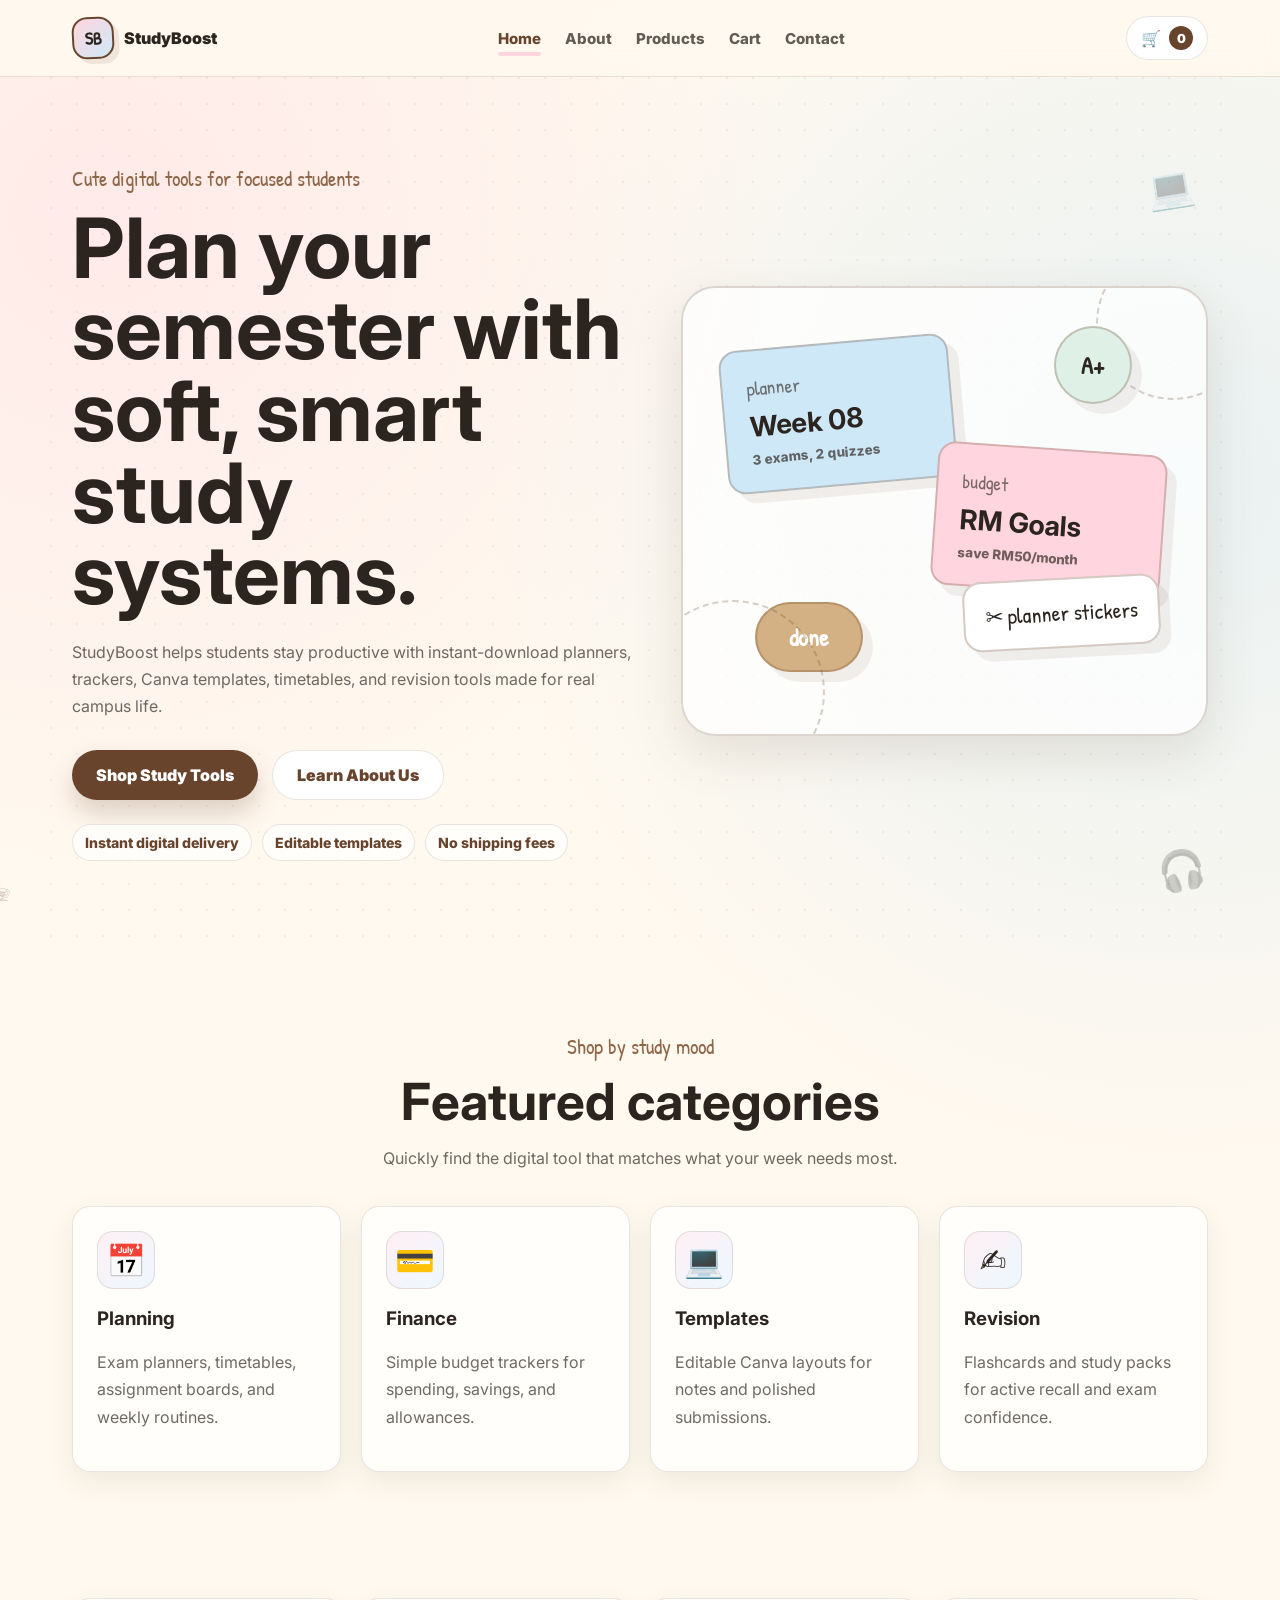
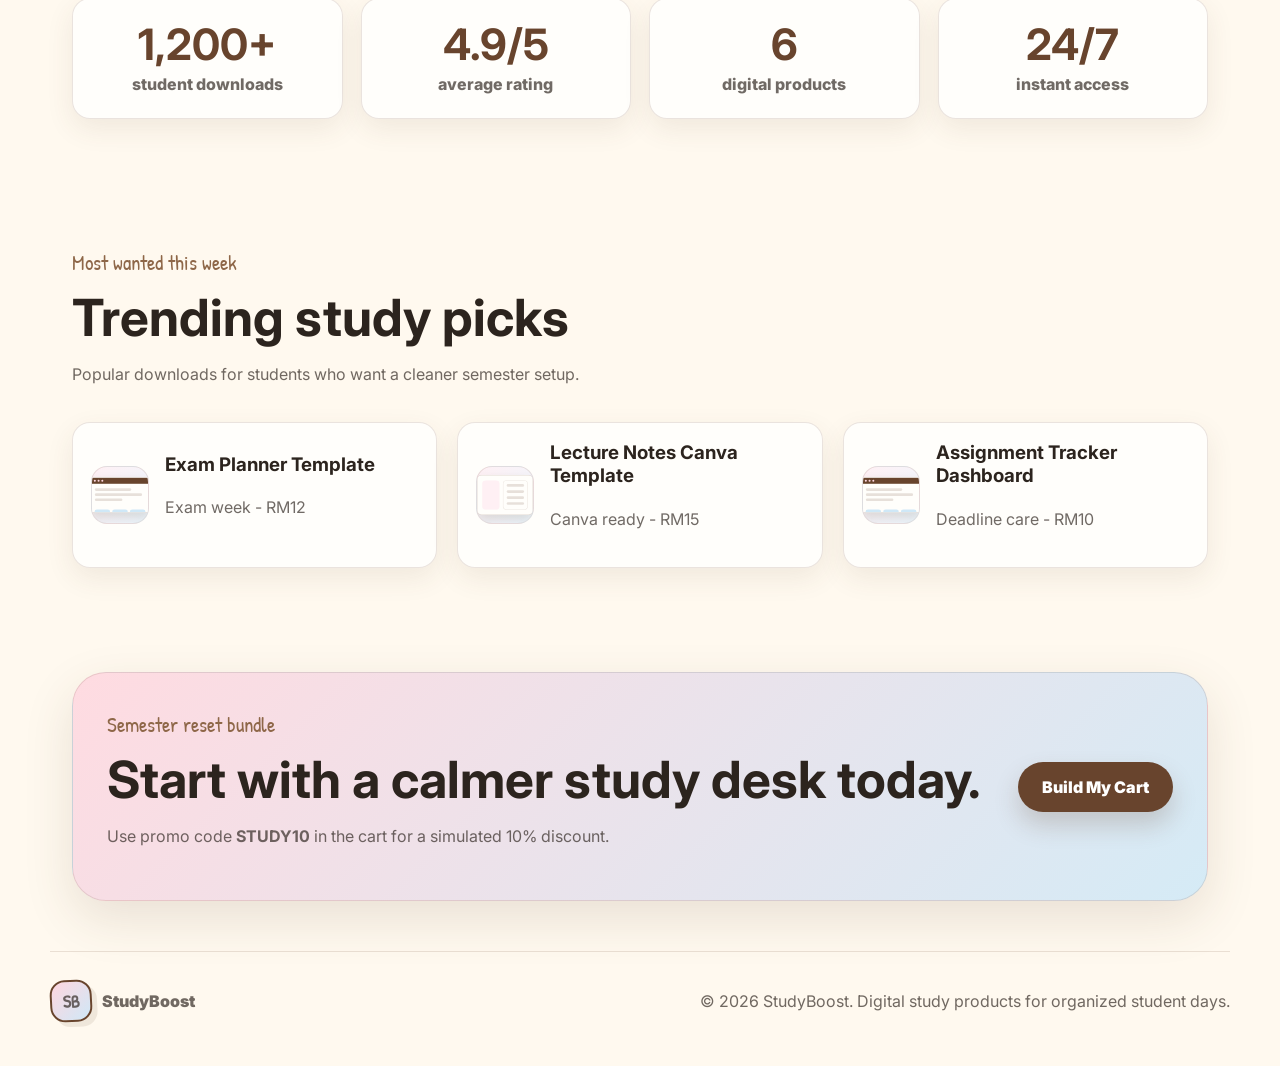
==== index.html @ 1bf6d68b "UPDATED" ====
<!DOCTYPE html>
<html lang="en">
  <head>
    <meta charset="UTF-8" />
    <meta name="viewport" content="width=device-width, initial-scale=1.0" />
    <title>StudyBoost | Student Digital Product Store</title>
    <meta name="description" content="StudyBoost sells digital planners, trackers, templates, and study tools for students." />
    <link rel="preconnect" href="https://fonts.googleapis.com" />
    <link rel="preconnect" href="https://fonts.gstatic.com" crossorigin />
    <link href="https://fonts.googleapis.com/css2?family=Inter:wght@400;500;600;700;800;900&family=Patrick+Hand&display=swap" rel="stylesheet" />
    <link rel="stylesheet" href="css/global.css" />
    <link rel="stylesheet" href="css/home.css" />
    <link rel="stylesheet" href="css/products.css" />
    <link rel="stylesheet" href="css/responsive.css" />
  </head>
  <body>
    <!-- Navigation Bar Start -->
    <header class="site-header">
      <nav class="nav" aria-label="Primary navigation">
        <a class="logo" href="index.html" aria-label="StudyBoost home">
          <span class="logo-mark">SB</span>
          <span class="logo-text">StudyBoost</span>
        </a>

        <button class="menu-toggle" type="button" aria-label="Open navigation menu" aria-expanded="false">
          <span></span>
          <span></span>
          <span></span>
        </button>

        <div class="nav-links" id="navLinks">
          <a href="index.html" class="active">Home</a>
          <a href="about.html">About</a>
          <a href="products.html">Products</a>
          <a href="cart.html">Cart</a>
          <a href="contact.html">Contact</a>
        </div>

        <a class="cart-button" href="cart.html" aria-label="View cart">
          <span aria-hidden="true">&#128722;</span>
          <span class="cart-count" data-cart-count>0</span>
        </a>
      </nav>
    </header>
    <!-- Navigation Bar End -->

    <main>
      <!-- Hero Section Start -->
      <section class="hero section-band reveal">
        <span class="doodle doodle-laptop" aria-hidden="true">&#128187;</span>
        <span class="doodle doodle-pen" aria-hidden="true">&#9998;</span>
        <span class="doodle doodle-coffee" aria-hidden="true">&#9749;</span>
        <span class="doodle doodle-headphones" aria-hidden="true">&#127911;</span>

        <div class="hero-content">
          <p class="eyebrow">Cute digital tools for focused students</p>
          <h1>Plan your semester with soft, smart study systems.</h1>
          <p>
            StudyBoost helps students stay productive with instant-download planners,
            trackers, Canva templates, timetables, and revision tools made for real campus life.
          </p>
          <div class="hero-actions">
            <a class="button primary" href="products.html">Shop Study Tools</a>
            <a class="button secondary" href="about.html">Learn About Us</a>
          </div>
          <div class="hero-trust" aria-label="Store highlights">
            <span>Instant digital delivery</span>
            <span>Editable templates</span>
            <span>No shipping fees</span>
          </div>
        </div>

        <div class="hero-board" aria-label="Decorative stationery board">
          <div class="paper-note note-blue">
            <span>planner</span>
            <strong>Week 08</strong>
            <small>3 exams, 2 quizzes</small>
          </div>
          <div class="paper-note note-pink">
            <span>budget</span>
            <strong>RM Goals</strong>
            <small>save RM50/month</small>
          </div>
          <div class="sticker sticker-one">A+</div>
          <div class="sticker sticker-two">done</div>
          <div class="doodle-card">&#9986; planner stickers</div>
        </div>
      </section>
      <!-- Hero Section End -->

      <!-- Featured Categories Section Start -->
      <section class="section-wrap reveal">
        <div class="section-heading centered">
          <p class="eyebrow">Shop by study mood</p>
          <h2>Featured categories</h2>
          <p>Quickly find the digital tool that matches what your week needs most.</p>
        </div>
        <div class="category-grid">
          <article class="category-card">
            <span>&#128197;</span>
            <h3>Planning</h3>
            <p>Exam planners, timetables, assignment boards, and weekly routines.</p>
          </article>
          <article class="category-card">
            <span>&#128179;</span>
            <h3>Finance</h3>
            <p>Simple budget trackers for spending, savings, and allowances.</p>
          </article>
          <article class="category-card">
            <span>&#128187;</span>
            <h3>Templates</h3>
            <p>Editable Canva layouts for notes and polished submissions.</p>
          </article>
          <article class="category-card">
            <span>&#9997;</span>
            <h3>Revision</h3>
            <p>Flashcards and study packs for active recall and exam confidence.</p>
          </article>
        </div>
      </section>
      <!-- Featured Categories Section End -->

      <!-- Productivity Statistics Section Start -->
      <section class="stats section-band reveal" aria-label="StudyBoost statistics">
        <div class="stat-card">
          <strong>1,200+</strong>
          <span>student downloads</span>
        </div>
        <div class="stat-card">
          <strong>4.9/5</strong>
          <span>average rating</span>
        </div>
        <div class="stat-card">
          <strong>6</strong>
          <span>digital products</span>
        </div>
        <div class="stat-card">
          <strong>24/7</strong>
          <span>instant access</span>
        </div>
      </section>
      <!-- Productivity Statistics Section End -->

      <!-- Trending Products Section Start -->
      <section class="section-wrap reveal">
        <div class="section-heading">
          <p class="eyebrow">Most wanted this week</p>
          <h2>Trending study picks</h2>
          <p>Popular downloads for students who want a cleaner semester setup.</p>
        </div>
        <div class="trending-grid" id="trendingGrid"></div>
      </section>
      <!-- Trending Products Section End -->

      <!-- CTA Section Start -->
      <section class="cta-band reveal">
        <div>
          <p class="eyebrow">Semester reset bundle</p>
          <h2>Start with a calmer study desk today.</h2>
          <p>Use promo code <strong>STUDY10</strong> in the cart for a simulated 10% discount.</p>
        </div>
        <a class="button primary" href="products.html">Build My Cart</a>
      </section>
      <!-- CTA Section End -->
    </main>

    <!-- Footer Start -->
    <footer class="footer">
      <div class="footer-inner">
        <a class="logo" href="index.html">
          <span class="logo-mark">SB</span>
          <span class="logo-text">StudyBoost</span>
        </a>
        <p>&copy; 2026 StudyBoost. Digital study products for organized student days.</p>
      </div>
    </footer>
    <!-- Footer End -->

    <script src="js/cart.js" defer></script>
    <script src="js/main.js" defer></script>
    <script src="js/products.js" defer></script>
    <script src="js/animations.js" defer></script>
  </body>
</html>
---- css/global.css ----
:root {
  /* Brand Color Palette */
  --cream: #fff9ef;
  --paper: #fffefb;
  --beige: #f2dfc4;
  --sand: #d4b184;
  --brown: #68442d;
  --brown-2: #8e6748;
  --ink: #2c241e;
  --muted: rgba(44, 36, 30, 0.68);
  --pink: #ffd6df;
  --pink-2: #fff0f4;
  --blue: #cfe8f7;
  --blue-2: #edf8ff;
  --mint: #dff1e6;
  --gold: #c98d2b;
  --white: #ffffff;
  --shadow: 0 18px 50px rgba(87, 61, 39, 0.13);
  --shadow-soft: 0 10px 28px rgba(87, 61, 39, 0.09);
  --border: 1px solid rgba(104, 68, 45, 0.14);
  --radius: 18px;
}

/* Global Reset */
* {
  box-sizing: border-box;
}

html {
  scroll-behavior: smooth;
}

body {
  margin: 0;
  background:
    radial-gradient(circle at 8% 8%, rgba(255, 214, 223, 0.42), transparent 25%),
    radial-gradient(circle at 92% 18%, rgba(207, 232, 247, 0.45), transparent 28%),
    var(--cream);
  color: var(--ink);
  font-family: "Inter", system-ui, -apple-system, BlinkMacSystemFont, "Segoe UI", sans-serif;
  overflow-x: hidden;
}

a {
  color: inherit;
  text-decoration: none;
}

button,
input,
textarea,
select {
  font: inherit;
}

button:disabled,
.disabled {
  cursor: not-allowed;
  opacity: 0.55;
  pointer-events: none;
}

/* Reusable Layout Helpers */
.section-band,
.section-wrap {
  margin: 0 auto;
  max-width: 1180px;
  padding: 84px 22px;
}

.section-heading {
  margin-bottom: 34px;
  max-width: 710px;
}

.section-heading.centered {
  margin-left: auto;
  margin-right: auto;
  text-align: center;
}

.page-hero {
  min-height: 360px;
  padding-bottom: 58px;
  padding-top: 86px;
  position: relative;
}

.page-hero::before {
  background-image: radial-gradient(circle at 1px 1px, rgba(104, 68, 45, 0.16) 1px, transparent 0);
  background-size: 26px 26px;
  content: "";
  inset: 0;
  opacity: 0.45;
  pointer-events: none;
  position: absolute;
}

.page-hero > * {
  position: relative;
  z-index: 1;
}

/* Typography */
.eyebrow {
  color: var(--brown-2);
  font-family: "Patrick Hand", cursive;
  font-size: 1.32rem;
  letter-spacing: 0;
  margin: 0 0 10px;
}

h1,
h2,
h3,
p {
  margin-top: 0;
}

h1 {
  font-size: clamp(2.45rem, 7vw, 5.2rem);
  letter-spacing: 0;
  line-height: 0.98;
  margin-bottom: 24px;
  max-width: 820px;
}

h2 {
  font-size: clamp(2rem, 4vw, 3.35rem);
  letter-spacing: 0;
  line-height: 1.02;
  margin-bottom: 18px;
}

h3 {
  letter-spacing: 0;
}

p {
  color: var(--muted);
  line-height: 1.7;
}

/* Navbar Styling */
.site-header {
  position: sticky;
  top: 0;
  z-index: 50;
  background: rgba(255, 249, 239, 0.9);
  border-bottom: var(--border);
  backdrop-filter: blur(18px);
}

.nav {
  align-items: center;
  display: grid;
  gap: 18px;
  grid-template-columns: auto 1fr auto;
  margin: 0 auto;
  max-width: 1180px;
  min-height: 76px;
  padding: 0 22px;
}

.logo {
  align-items: center;
  display: inline-flex;
  font-weight: 900;
  gap: 10px;
}

.logo-mark {
  align-items: center;
  background: linear-gradient(135deg, var(--pink), var(--blue));
  border: 2px solid var(--brown);
  border-radius: 15px;
  box-shadow: 5px 5px 0 rgba(104, 68, 45, 0.1);
  display: inline-flex;
  font-family: "Patrick Hand", cursive;
  font-size: 1.1rem;
  height: 42px;
  justify-content: center;
  transform: rotate(-3deg);
  width: 42px;
}

.nav-links {
  display: flex;
  gap: 24px;
  justify-content: center;
}

.nav-links a {
  color: rgba(44, 36, 30, 0.74);
  font-size: 0.94rem;
  font-weight: 800;
  position: relative;
}

.nav-links a.active,
.nav-links a:hover {
  color: var(--brown);
}

.nav-links a::after {
  background: var(--pink);
  border-radius: 999px;
  bottom: -8px;
  content: "";
  height: 4px;
  left: 0;
  position: absolute;
  transform: scaleX(0);
  transform-origin: left;
  transition: transform 0.2s ease;
  width: 100%;
}

.nav-links a.active::after,
.nav-links a:hover::after {
  transform: scaleX(1);
}

.cart-button,
.menu-toggle,
.icon-button {
  align-items: center;
  background: var(--white);
  border: var(--border);
  color: var(--brown);
  cursor: pointer;
  display: inline-flex;
  justify-content: center;
  transition: transform 0.2s ease, box-shadow 0.2s ease;
}

.cart-button {
  border-radius: 999px;
  gap: 8px;
  min-height: 44px;
  min-width: 78px;
  padding: 0 14px;
}

.cart-button:hover,
.icon-button:hover {
  box-shadow: var(--shadow-soft);
  transform: translateY(-2px);
}

.cart-count {
  align-items: center;
  background: var(--brown);
  border-radius: 999px;
  color: var(--white);
  display: inline-flex;
  font-size: 0.78rem;
  font-weight: 900;
  height: 24px;
  justify-content: center;
  min-width: 24px;
}

.menu-toggle {
  border-radius: 999px;
  display: none;
  flex-direction: column;
  gap: 4px;
  height: 42px;
  width: 42px;
}

.menu-toggle span {
  background: var(--brown);
  border-radius: 999px;
  display: block;
  height: 2px;
  width: 18px;
}

/* Button Styling */
.button {
  align-items: center;
  border: 0;
  border-radius: 999px;
  cursor: pointer;
  display: inline-flex;
  font-weight: 900;
  justify-content: center;
  min-height: 50px;
  padding: 0 24px;
  transition: transform 0.2s ease, box-shadow 0.2s ease, background 0.2s ease;
}

.button:hover {
  transform: translateY(-2px);
}

.button.primary {
  background: var(--brown);
  color: var(--white);
  box-shadow: 0 13px 24px rgba(104, 68, 45, 0.22);
}

.button.secondary {
  background: var(--white);
  border: var(--border);
  color: var(--brown);
}

.button.full {
  width: 100%;
}

/* Empty State Box */
.empty-state {
  background: rgba(255, 255, 255, 0.76);
  border: var(--border);
  border-radius: var(--radius);
  grid-column: 1 / -1;
  padding: 32px;
  text-align: center;
}

/* Form Styling */
input,
textarea,
select {
  background: var(--white);
  border: var(--border);
  border-radius: 16px;
  color: var(--ink);
  outline: 0;
  padding: 14px 16px;
  width: 100%;
}

input:focus,
textarea:focus,
select:focus {
  border-color: var(--brown);
  box-shadow: 0 0 0 4px rgba(207, 232, 247, 0.7);
}

/* Footer Styling */
.footer {
  color: rgba(44, 36, 30, 0.68);
  padding: 30px 22px 44px;
}

.footer-inner {
  align-items: center;
  border-top: var(--border);
  display: flex;
  gap: 18px;
  justify-content: space-between;
  margin: 0 auto;
  max-width: 1180px;
  padding-top: 28px;
}

.footer p {
  margin-bottom: 0;
}

/* Scroll Animation Classes */
.reveal {
  opacity: 0;
  transform: translateY(24px);
  transition: opacity 0.65s ease, transform 0.65s ease;
}

.reveal.visible {
  opacity: 1;
  transform: translateY(0);
}

@media (prefers-reduced-motion: reduce) {
  *,
  *::before,
  *::after {
    animation-duration: 0.01ms !important;
    scroll-behavior: auto !important;
    transition-duration: 0.01ms !important;
  }
}
---- css/home.css ----
/* Hero Section */
.hero {
  align-items: center;
  display: grid;
  gap: 50px;
  grid-template-columns: minmax(0, 1.03fr) minmax(320px, 0.97fr);
  min-height: calc(100vh - 76px);
  position: relative;
}

.hero::before {
  background-image: radial-gradient(circle at 1px 1px, rgba(104, 68, 45, 0.18) 1px, transparent 0);
  background-size: 26px 26px;
  content: "";
  inset: 0;
  opacity: 0.42;
  pointer-events: none;
  position: absolute;
}

.hero-content,
.hero-board {
  position: relative;
  z-index: 1;
}

.hero-actions,
.hero-trust {
  display: flex;
  flex-wrap: wrap;
  gap: 14px;
  margin-top: 30px;
}

.hero-trust {
  gap: 10px;
  margin-top: 24px;
}

.hero-trust span {
  background: rgba(255, 255, 255, 0.72);
  border: var(--border);
  border-radius: 999px;
  color: var(--brown);
  font-size: 0.88rem;
  font-weight: 800;
  padding: 9px 12px;
}

/* Doodle Decorations
   Doodles are placed only around safe hero edges so they never cover headings,
   descriptions, product names, prices, or buttons. */
.doodle {
  animation: floatDoodle 5s ease-in-out infinite;
  color: var(--brown);
  font-size: clamp(1.8rem, 3vw, 3.25rem);
  opacity: 0.32;
  pointer-events: none;
  position: absolute;
  z-index: 0;
}

.doodle-laptop { right: 3%; top: 10%; transform: rotate(-9deg); }
/* This doodle was removed from the hero because the center area is reserved for readable content. */
.doodle-pen { display: none; }
.doodle-coffee { bottom: 4%; left: -6%; transform: rotate(10deg); }
.doodle-headphones { bottom: 6%; right: 2%; transform: rotate(-12deg); }

/* Hero Board Styling */
.hero-board {
  background: rgba(255, 255, 255, 0.72);
  border: 2px solid rgba(104, 68, 45, 0.22);
  border-radius: 34px;
  box-shadow: var(--shadow);
  min-height: 450px;
  overflow: hidden;
  padding: 30px;
}

.hero-board::before,
.hero-board::after {
  border: 2px dashed rgba(104, 68, 45, 0.25);
  border-radius: 50%;
  content: "";
  position: absolute;
}

.hero-board::before {
  height: 150px;
  right: -44px;
  top: -42px;
  width: 150px;
}

.hero-board::after {
  bottom: -50px;
  height: 180px;
  left: -42px;
  width: 180px;
}

.paper-note,
.doodle-card,
.sticker {
  border: 2px solid rgba(104, 68, 45, 0.28);
  box-shadow: 10px 10px 0 rgba(104, 68, 45, 0.08);
  position: absolute;
}

.paper-note {
  border-radius: 18px;
  display: grid;
  gap: 8px;
  padding: 24px;
  width: min(230px, 42vw);
}

.paper-note span {
  color: rgba(44, 36, 30, 0.62);
  font-family: "Patrick Hand", cursive;
  font-size: 1.2rem;
}

.paper-note strong {
  font-size: 1.72rem;
}

.paper-note small {
  color: var(--muted);
  font-weight: 800;
}

.note-blue { background: var(--blue); left: 40px; top: 54px; transform: rotate(-5deg); }
.note-pink { background: var(--pink); right: 42px; top: 160px; transform: rotate(4deg); }

.sticker {
  align-items: center;
  border-radius: 999px;
  display: flex;
  font-family: "Patrick Hand", cursive;
  font-size: 1.5rem;
  font-weight: 700;
  justify-content: center;
}

.sticker-one { background: var(--mint); height: 78px; right: 74px; top: 38px; width: 78px; }
.sticker-two { background: var(--sand); bottom: 62px; color: var(--white); height: 70px; left: 72px; width: 108px; }

.doodle-card {
  background: var(--white);
  border-radius: 18px;
  bottom: 86px;
  font-family: "Patrick Hand", cursive;
  font-size: 1.35rem;
  padding: 18px 20px;
  right: 46px;
  transform: rotate(-3deg);
}

/* Featured Categories */
.category-grid {
  display: grid;
  gap: 20px;
  grid-template-columns: repeat(4, minmax(0, 1fr));
}

.category-card,
.stat-card,
.review-card,
.delivery-note,
.why-grid article {
  background: rgba(255, 255, 255, 0.76);
  border: var(--border);
  border-radius: var(--radius);
  box-shadow: var(--shadow-soft);
}

.category-card {
  min-height: 220px;
  padding: 24px;
  transition: transform 0.22s ease, box-shadow 0.22s ease;
}

.category-card:hover,
.review-card:hover {
  box-shadow: var(--shadow);
  transform: translateY(-6px);
}

.category-card span {
  align-items: center;
  background: linear-gradient(135deg, var(--pink-2), var(--blue-2));
  border: var(--border);
  border-radius: 16px;
  display: inline-flex;
  font-size: 2rem;
  height: 58px;
  justify-content: center;
  margin-bottom: 18px;
  width: 58px;
}

/* Statistics Cards */
.stats {
  display: grid;
  gap: 18px;
  grid-template-columns: repeat(4, minmax(0, 1fr));
  padding-bottom: 42px;
  padding-top: 42px;
}

.stat-card {
  padding: 24px;
  text-align: center;
}

.stat-card strong {
  color: var(--brown);
  display: block;
  font-size: clamp(1.8rem, 4vw, 2.7rem);
  line-height: 1;
  margin-bottom: 8px;
}

.stat-card span {
  color: var(--muted);
  font-weight: 800;
}

/* About, Reviews, Contact and CTA */
.why,
.contact {
  background: rgba(242, 223, 196, 0.44);
  border: var(--border);
  border-radius: 34px;
  display: grid;
  gap: 38px;
  grid-template-columns: minmax(0, 0.9fr) minmax(280px, 1.1fr);
  margin-bottom: 36px;
  margin-top: 36px;
  position: relative;
}

.why-grid,
.contact-form {
  display: grid;
  gap: 14px;
  position: relative;
  z-index: 1;
}

.why-grid article,
.review-card {
  padding: 24px;
}

.why-grid span {
  color: var(--brown);
  display: block;
  font-family: "Patrick Hand", cursive;
  font-size: 1.45rem;
  margin-bottom: 6px;
}

.cta-band {
  align-items: center;
  background: linear-gradient(135deg, rgba(255, 214, 223, 0.88), rgba(207, 232, 247, 0.88));
  border: var(--border);
  border-radius: 34px;
  box-shadow: var(--shadow);
  display: flex;
  gap: 24px;
  justify-content: space-between;
  margin: 20px auto;
  max-width: 1136px;
  padding: 34px;
}

.review-grid {
  display: grid;
  gap: 20px;
  grid-template-columns: repeat(3, minmax(0, 1fr));
}

.stars {
  color: var(--gold);
  font-size: 0.98rem;
  margin-bottom: 16px;
}

.review-card strong,
.review-card span {
  display: block;
}

.review-card span {
  color: var(--muted);
  font-size: 0.9rem;
  margin-top: 4px;
}

.contact-form label {
  display: grid;
  gap: 8px;
  font-weight: 900;
}

@keyframes floatDoodle {
  0%, 100% { margin-top: 0; }
  50% { margin-top: -10px; }
}
---- css/products.css ----
/* Product Page Header */
.products-page {
  position: relative;
}

.shop-heading {
  align-items: end;
  display: grid;
  gap: 20px;
  grid-template-columns: 1fr minmax(260px, 360px);
}

.delivery-note {
  background: rgba(255, 255, 255, 0.76);
  border: var(--border);
  border-radius: var(--radius);
  box-shadow: var(--shadow-soft);
  padding: 18px;
}

.delivery-note strong,
.delivery-note span {
  display: block;
}

.delivery-note strong {
  color: var(--brown);
  margin-bottom: 8px;
}

/* Product Filter Controls */
.shop-controls {
  align-items: end;
  display: grid;
  gap: 18px;
  grid-template-columns: minmax(260px, 430px) 1fr;
  margin-bottom: 28px;
}

.search-field {
  display: grid;
  gap: 8px;
  font-weight: 900;
}

.filter-buttons {
  display: flex;
  flex-wrap: wrap;
  gap: 10px;
  justify-content: flex-end;
}

.filter {
  background: var(--white);
  border: var(--border);
  border-radius: 999px;
  color: var(--brown);
  cursor: pointer;
  font-weight: 900;
  min-height: 42px;
  padding: 0 16px;
  transition: transform 0.2s ease, background 0.2s ease;
}

.filter:hover {
  transform: translateY(-2px);
}

.filter.active {
  background: var(--blue);
  border-color: rgba(104, 68, 45, 0.34);
}

/* Product Grid Layout
   Each product card is split into a safe image area and a separate content/action
   area, so mockups can never cover product names, prices, or buttons. */
.product-grid {
  display: grid;
  gap: 22px;
  grid-template-columns: repeat(3, minmax(0, 1fr));
}

.product-card {
  background: rgba(255, 255, 255, 0.88);
  border: var(--border);
  border-radius: 24px;
  box-shadow: var(--shadow-soft);
  display: flex;
  flex-direction: column;
  min-height: 470px;
  overflow: hidden;
  position: relative;
  transition: transform 0.22s ease, box-shadow 0.22s ease;
}

.product-card:hover,
.trend-card:hover {
  box-shadow: var(--shadow);
  transform: translateY(-6px);
}

.product-card.featured::before {
  background: var(--mint);
  border: var(--border);
  border-radius: 999px;
  color: var(--brown);
  content: "Trending";
  font-size: 0.72rem;
  font-weight: 900;
  left: 16px;
  padding: 7px 10px;
  position: absolute;
  top: 16px;
  z-index: 2;
}

.product-art {
  align-items: center;
  background:
    linear-gradient(135deg, rgba(255, 214, 223, 0.76), rgba(207, 232, 247, 0.84)),
    radial-gradient(circle at 16px 16px, rgba(104, 68, 45, 0.14) 2px, transparent 3px);
  background-size: auto, 34px 34px;
  display: flex;
  height: 178px;
  justify-content: center;
  overflow: hidden;
  padding: 24px;
  position: relative;
}

/* Product Mockup Logic
   These CSS mockups replace random icons with product previews that look like
   real digital downloads: laptop dashboards, tablet timetables, worksheets,
   phone flashcards, Canva previews, and spreadsheet trackers. */
.product-mockup {
  position: relative;
  z-index: 1;
}

.mockup-window,
.mockup-tablet,
.mockup-phone,
.mockup-paper,
.mockup-canva,
.mockup-sheet {
  background: var(--paper);
  border: 2px solid rgba(104, 68, 45, 0.2);
  box-shadow: 0 16px 30px rgba(87, 61, 39, 0.16);
}

.mockup-window {
  border-radius: 12px;
  height: 106px;
  overflow: hidden;
  width: 178px;
}

.window-bar {
  align-items: center;
  background: var(--brown);
  display: flex;
  gap: 5px;
  height: 18px;
  padding-left: 10px;
}

.window-bar span {
  background: var(--pink);
  border-radius: 50%;
  height: 6px;
  width: 6px;
}

.mockup-lines {
  display: grid;
  gap: 7px;
  padding: 13px;
}

.mockup-lines span,
.sheet-row span,
.flashcard-line {
  background: rgba(104, 68, 45, 0.16);
  border-radius: 999px;
  display: block;
  height: 8px;
}

.mockup-lines span:nth-child(1) { width: 72%; }
.mockup-lines span:nth-child(2) { width: 94%; }
.mockup-lines span:nth-child(3) { width: 55%; }

.mockup-grid {
  display: grid;
  gap: 6px;
  grid-template-columns: repeat(3, 1fr);
  padding: 12px;
}

.mockup-grid span {
  background: var(--blue);
  border-radius: 7px;
  height: 22px;
}

.mockup-tablet {
  border-radius: 22px;
  height: 118px;
  padding: 14px;
  width: 150px;
}

.tablet-screen {
  background: linear-gradient(135deg, var(--blue-2), var(--pink-2));
  border-radius: 14px;
  display: grid;
  gap: 7px;
  grid-template-columns: repeat(4, 1fr);
  height: 100%;
  padding: 12px;
}

.tablet-screen span {
  background: rgba(104, 68, 45, 0.18);
  border-radius: 6px;
}

.mockup-paper {
  border-radius: 12px;
  height: 126px;
  padding: 16px;
  transform: rotate(-3deg);
  width: 118px;
}

.paper-title {
  background: var(--pink);
  border-radius: 999px;
  height: 14px;
  margin-bottom: 13px;
  width: 72%;
}

.paper-check {
  align-items: center;
  display: grid;
  gap: 8px;
}

.paper-check span {
  border-bottom: 2px solid rgba(104, 68, 45, 0.24);
  height: 14px;
}

.mockup-phone {
  border-radius: 24px;
  height: 132px;
  padding: 13px 10px;
  width: 76px;
}

.phone-screen {
  background: var(--blue-2);
  border-radius: 17px;
  display: grid;
  gap: 8px;
  height: 100%;
  padding: 13px 9px;
}

.flashcard-line:nth-child(1) {
  background: var(--pink);
  height: 24px;
}

.mockup-canva {
  border-radius: 14px;
  display: grid;
  gap: 10px;
  grid-template-columns: 0.7fr 1fr;
  height: 118px;
  padding: 14px;
  width: 166px;
}

.canva-sidebar {
  background: var(--pink-2);
  border-radius: 10px;
}

.canva-page {
  background: var(--paper);
  border: 1px solid rgba(104, 68, 45, 0.16);
  border-radius: 10px;
  display: grid;
  gap: 7px;
  padding: 10px;
}

.canva-page span {
  background: rgba(104, 68, 45, 0.16);
  border-radius: 999px;
  height: 8px;
}

.mockup-sheet {
  border-radius: 12px;
  height: 114px;
  overflow: hidden;
  width: 172px;
}

.sheet-header {
  background: var(--mint);
  height: 22px;
}

.sheet-row {
  display: grid;
  gap: 6px;
  grid-template-columns: 1fr 1fr 1fr;
  padding: 8px 10px 0;
}

.product-mockup.large .mockup-window,
.product-mockup.large .mockup-sheet,
.product-mockup.large .mockup-canva {
  transform: scale(1.45);
}

.product-mockup.large .mockup-tablet,
.product-mockup.large .mockup-paper,
.product-mockup.large .mockup-phone {
  transform: scale(1.55);
}

.wishlist-button,
.quick-view {
  align-items: center;
  background: var(--white);
  border: var(--border);
  color: var(--brown);
  cursor: pointer;
  display: inline-flex;
  justify-content: center;
}

.wishlist-button {
  border-radius: 50%;
  font-size: 1.35rem;
  height: 42px;
  position: absolute;
  right: 16px;
  top: 16px;
  width: 42px;
  z-index: 3;
}

.wishlist-button.active {
  background: var(--pink);
  color: #b23d5a;
}

.quick-view {
  border-radius: 999px;
  font-size: 0.82rem;
  font-weight: 900;
  justify-content: center;
  min-height: 38px;
  padding: 0 14px;
}

.product-body {
  display: flex;
  flex: 1;
  flex-direction: column;
  gap: 12px;
  padding: 20px;
}

.product-top,
.product-bottom {
  align-items: flex-start;
  display: flex;
  gap: 12px;
  justify-content: space-between;
}

.product-top {
  align-items: start;
}

.product-bottom {
  margin-top: 10px;
}

.product-actions {
  display: flex;
  flex-wrap: wrap;
  gap: 10px;
  justify-content: flex-end;
}

.product-category {
  color: rgba(44, 36, 30, 0.62);
  font-family: "Patrick Hand", cursive;
  font-size: 1.2rem;
}

.discount {
  background: var(--pink);
  border-radius: 999px;
  color: var(--brown);
  flex: 0 0 auto;
  font-size: 0.72rem;
  font-weight: 900;
  padding: 7px 9px;
}

.rating {
  color: var(--gold);
  font-size: 0.92rem;
  font-weight: 900;
}

.product-description {
  margin-bottom: auto;
}

.product-meta {
  color: rgba(44, 36, 30, 0.58);
  display: flex;
  flex-wrap: wrap;
  font-size: 0.82rem;
  font-weight: 800;
  gap: 8px;
}

.product-meta span {
  background: var(--pink-2);
  border-radius: 999px;
  padding: 7px 9px;
}

.price {
  color: var(--brown);
  font-size: 1.52rem;
  font-weight: 900;
}

.small-add {
  min-height: 42px;
  padding: 0 16px;
}

/* Trending Product Cards */
.trending-grid {
  display: grid;
  gap: 20px;
  grid-template-columns: repeat(3, minmax(0, 1fr));
}

.trend-card {
  align-items: center;
  background: rgba(255, 255, 255, 0.76);
  border: var(--border);
  border-radius: var(--radius);
  box-shadow: var(--shadow-soft);
  display: flex;
  gap: 16px;
  padding: 18px;
  transition: transform 0.22s ease, box-shadow 0.22s ease;
}

.trend-icon {
  align-items: center;
  background: linear-gradient(135deg, var(--pink-2), var(--blue-2));
  border: var(--border);
  border-radius: 16px;
  display: inline-flex;
  flex: 0 0 58px;
  height: 58px;
  justify-content: center;
  overflow: hidden;
  width: 58px;
}

.trend-icon .product-mockup {
  transform: scale(0.34);
}

/* Product Details Page */
.product-detail {
  align-items: center;
  background: rgba(255, 255, 255, 0.78);
  border: var(--border);
  border-radius: 34px;
  box-shadow: var(--shadow);
  display: grid;
  gap: 34px;
  grid-template-columns: minmax(260px, 0.8fr) 1fr;
  padding: 32px;
}

.detail-art {
  align-items: center;
  background: linear-gradient(135deg, var(--pink), var(--blue));
  border-radius: 28px;
  display: flex;
  min-height: 360px;
  justify-content: center;
  overflow: hidden;
  padding: 42px;
}

.detail-meta {
  display: flex;
  flex-wrap: wrap;
  gap: 10px;
  margin: 18px 0;
}

.detail-meta span {
  background: var(--pink-2);
  border-radius: 999px;
  color: var(--brown);
  font-weight: 900;
  padding: 9px 12px;
}

.empty-state {
  background: rgba(255, 255, 255, 0.76);
  border: var(--border);
  border-radius: var(--radius);
  grid-column: 1 / -1;
  padding: 32px;
  text-align: center;
}
---- css/responsive.css ----
/* Tablet Responsive Design */
@media (max-width: 980px) {
  .category-grid,
  .stats {
    grid-template-columns: repeat(2, minmax(0, 1fr));
  }

  .product-grid,
  .review-grid,
  .trending-grid {
    grid-template-columns: repeat(2, minmax(0, 1fr));
  }

  .hero,
  .why,
  .contact,
  .shop-controls,
  .shop-heading,
  .product-detail,
  .cart-layout,
  .checkout-layout {
    grid-template-columns: 1fr;
  }

  .cart-summary {
    position: static;
  }

  .hero {
    min-height: auto;
    padding-top: 64px;
  }

  .doodle {
    opacity: 0.22;
  }

  .hero-board {
    min-height: 390px;
  }

  .filter-buttons {
    justify-content: flex-start;
  }
}

/* Mobile Navigation */
@media (max-width: 860px) {
  .nav {
    grid-template-columns: auto auto auto;
    justify-content: space-between;
  }

  .menu-toggle {
    display: inline-flex;
  }

  .nav-links {
    background: var(--cream);
    border-bottom: var(--border);
    display: none;
    flex-direction: column;
    gap: 0;
    grid-column: 1 / -1;
    padding: 8px 0 18px;
  }

  .nav-links.open {
    display: flex;
  }

  .nav-links a {
    padding: 12px 0;
  }

  .nav-links a::after {
    display: none;
  }
}

/* Mobile Responsive Design */
@media (max-width: 640px) {
  .section-band,
  .section-wrap {
    padding: 58px 16px;
  }

  h1 {
    font-size: clamp(2.35rem, 15vw, 3.45rem);
  }

  .hero {
    gap: 30px;
  }

  .doodle {
    display: none;
  }

  .hero-board {
    min-height: 340px;
    padding: 18px;
  }

  .paper-note {
    width: 174px;
  }

  .note-blue {
    left: 18px;
    top: 38px;
  }

  .note-pink {
    right: 18px;
    top: 130px;
  }

  .sticker-one {
    right: 30px;
    top: 24px;
  }

  .sticker-two {
    bottom: 42px;
    left: 24px;
  }

  .doodle-card {
    bottom: 54px;
    right: 18px;
  }

  .category-grid,
  .product-grid,
  .review-grid,
  .trending-grid,
  .stats {
    grid-template-columns: 1fr;
  }

  .product-card {
    min-height: auto;
  }

  .hero-actions,
  .product-bottom,
  .product-actions,
  .cta-band,
  .footer-inner,
  .cart-actions {
    align-items: stretch;
    flex-direction: column;
  }

  .cta-band {
    margin-left: 16px;
    margin-right: 16px;
    padding: 26px;
  }

  .button,
  .small-add,
  .quick-view {
    width: 100%;
  }

  .promo-field div {
    grid-template-columns: 1fr;
  }

  .cart-actions {
    gap: 10px;
  }

  .quantity-control {
    justify-content: center;
    width: 100%;
  }
}
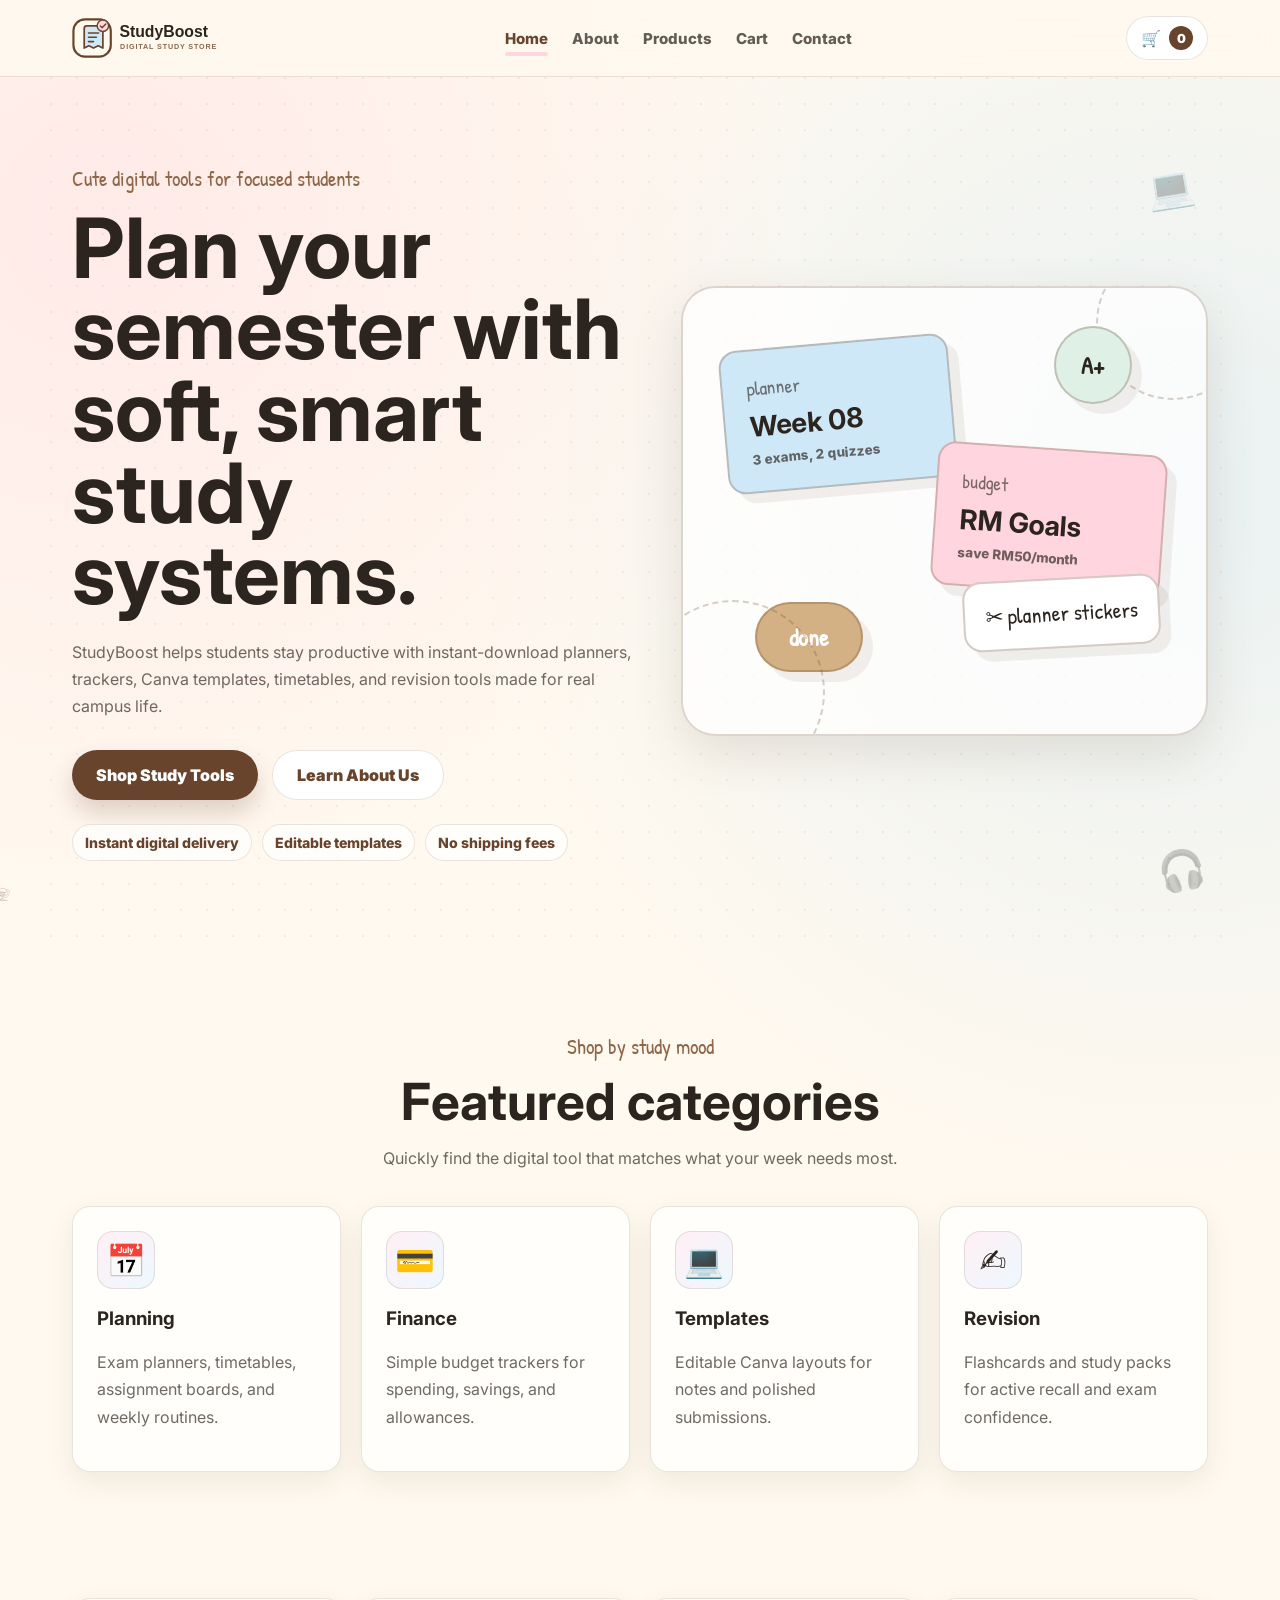
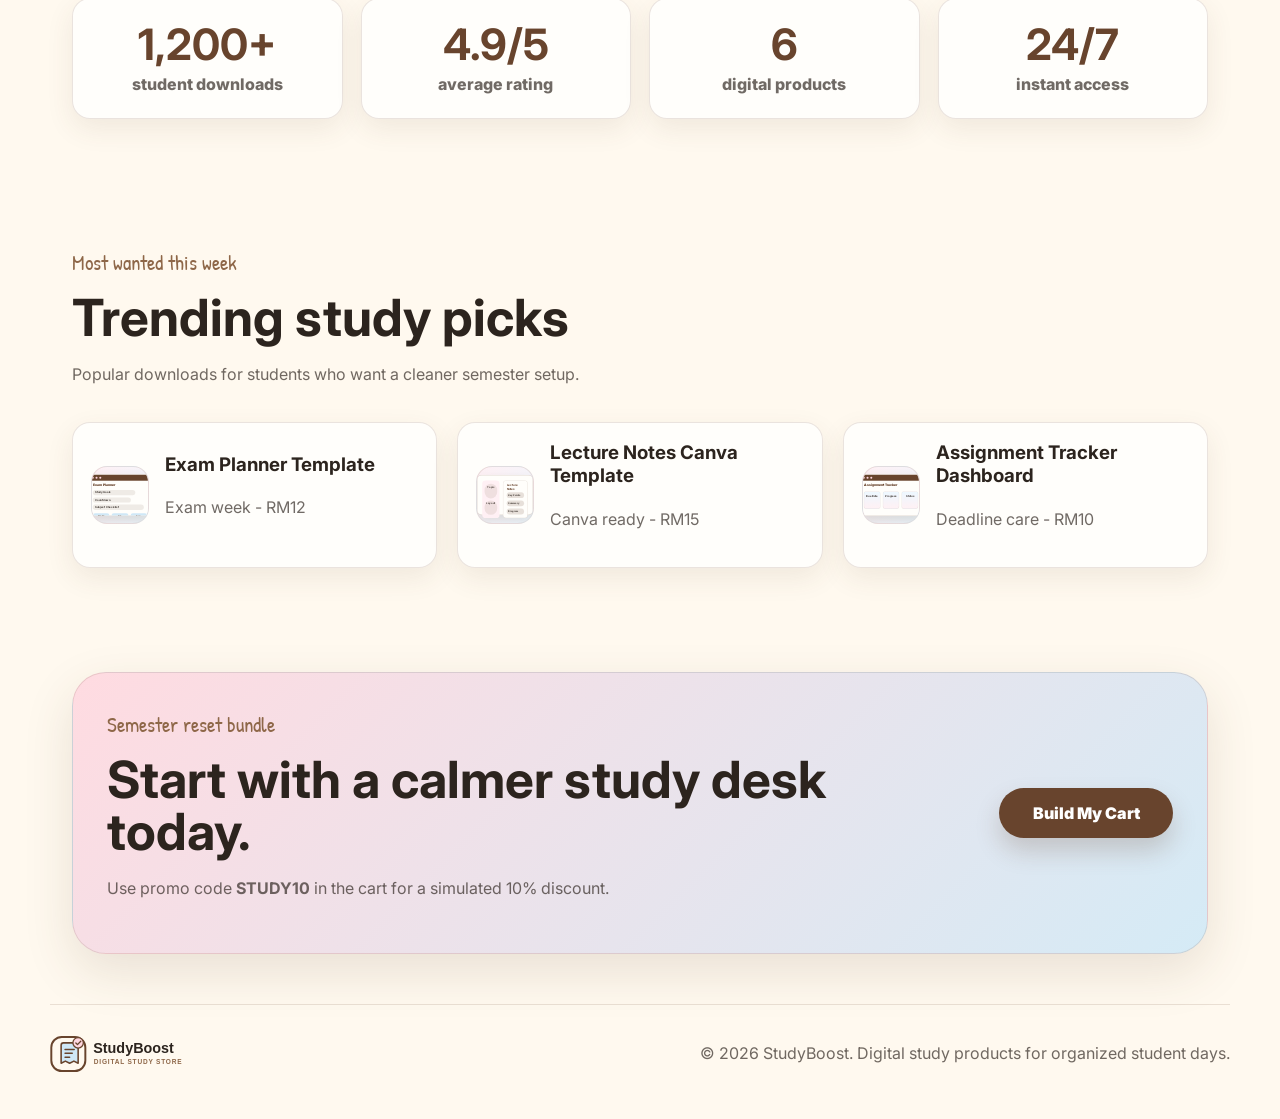
==== commit b1d527ae: "UPDATED" ====
--- a/index.html
+++ b/index.html
@@ -18,8 +18,7 @@
     <header class="site-header">
       <nav class="nav" aria-label="Primary navigation">
         <a class="logo" href="index.html" aria-label="StudyBoost home">
-          <span class="logo-mark">SB</span>
-          <span class="logo-text">StudyBoost</span>
+          <img class="logo-image" src="images/logo/studyboost-logo.svg" alt="StudyBoost" />
         </a>
 
         <button class="menu-toggle" type="button" aria-label="Open navigation menu" aria-expanded="false">
@@ -168,8 +167,7 @@
     <footer class="footer">
       <div class="footer-inner">
         <a class="logo" href="index.html">
-          <span class="logo-mark">SB</span>
-          <span class="logo-text">StudyBoost</span>
+          <img class="logo-image" src="images/logo/studyboost-logo.svg" alt="StudyBoost" />
         </a>
         <p>&copy; 2026 StudyBoost. Digital study products for organized student days.</p>
       </div>
--- a/css/global.css
+++ b/css/global.css
@@ -169,6 +169,12 @@
   gap: 10px;
 }
 
+.logo-image {
+  display: block;
+  height: 46px;
+  width: auto;
+}
+
 .logo-mark {
   align-items: center;
   background: linear-gradient(135deg, var(--pink), var(--blue));
@@ -182,6 +188,10 @@
   justify-content: center;
   transform: rotate(-3deg);
   width: 42px;
+}
+
+.footer .logo-image {
+  height: 42px;
 }
 
 .nav-links {
--- a/css/home.css
+++ b/css/home.css
@@ -276,6 +276,16 @@
   padding: 34px;
 }
 
+/* CTA button sizing keeps "Build My Cart" on one clean line. */
+.cta-band .button {
+  flex: 0 0 auto;
+  min-width: 174px;
+  padding-left: 28px;
+  padding-right: 28px;
+  text-align: center;
+  white-space: nowrap;
+}
+
 .review-grid {
   display: grid;
   gap: 20px;
--- a/css/products.css
+++ b/css/products.css
@@ -99,6 +99,10 @@
   transform: translateY(-6px);
 }
 
+.product-card.featured .product-art {
+  padding-top: 38px;
+}
+
 .product-card.featured::before {
   background: var(--mint);
   border: var(--border);
@@ -121,10 +125,10 @@
     radial-gradient(circle at 16px 16px, rgba(104, 68, 45, 0.14) 2px, transparent 3px);
   background-size: auto, 34px 34px;
   display: flex;
-  height: 178px;
+  height: 214px;
   justify-content: center;
   overflow: hidden;
-  padding: 24px;
+  padding: 34px 24px 58px;
   position: relative;
 }
 
@@ -150,9 +154,9 @@
 
 .mockup-window {
   border-radius: 12px;
-  height: 106px;
+  height: 124px;
   overflow: hidden;
-  width: 178px;
+  width: 190px;
 }
 
 .window-bar {
@@ -173,56 +177,104 @@
 
 .mockup-lines {
   display: grid;
-  gap: 7px;
-  padding: 13px;
+  gap: 6px;
+  padding: 8px 13px;
 }
 
 .mockup-lines span,
 .sheet-row span,
 .flashcard-line {
-  background: rgba(104, 68, 45, 0.16);
-  border-radius: 999px;
+  background: rgba(104, 68, 45, 0.1);
+  border-radius: 999px;
+  color: rgba(44, 36, 30, 0.72);
   display: block;
-  height: 8px;
-}
-
-.mockup-lines span:nth-child(1) { width: 72%; }
-.mockup-lines span:nth-child(2) { width: 94%; }
-.mockup-lines span:nth-child(3) { width: 55%; }
+  font-size: 0.48rem;
+  font-weight: 900;
+  height: auto;
+  line-height: 1;
+  padding: 4px 6px;
+}
+
+.mockup-title {
+  color: var(--brown);
+  font-size: 0.6rem;
+  font-weight: 900;
+  padding: 8px 13px 0;
+}
+
+.mockup-lines span:nth-child(1) { width: 78%; }
+.mockup-lines span:nth-child(2) { width: 70%; }
+.mockup-lines span:nth-child(3) { width: 94%; }
 
 .mockup-grid {
   display: grid;
   gap: 6px;
   grid-template-columns: repeat(3, 1fr);
-  padding: 12px;
+  padding: 2px 13px 11px;
 }
 
 .mockup-grid span {
   background: var(--blue);
   border-radius: 7px;
-  height: 22px;
+  color: var(--brown);
+  font-size: 0.45rem;
+  font-weight: 900;
+  min-height: 19px;
+  padding: 5px 3px;
+  text-align: center;
+}
+
+.dashboard-columns {
+  display: grid;
+  gap: 7px;
+  grid-template-columns: repeat(3, 1fr);
+  padding: 12px 13px;
+}
+
+.dashboard-columns span {
+  background: linear-gradient(180deg, var(--blue-2), var(--pink-2));
+  border: 1px solid rgba(104, 68, 45, 0.1);
+  border-radius: 8px;
+  color: rgba(44, 36, 30, 0.72);
+  font-size: 0.47rem;
+  font-weight: 900;
+  min-height: 52px;
+  padding: 8px 4px;
+  text-align: center;
 }
 
 .mockup-tablet {
   border-radius: 22px;
-  height: 118px;
-  padding: 14px;
-  width: 150px;
+  height: 130px;
+  padding: 12px;
+  width: 162px;
 }
 
 .tablet-screen {
   background: linear-gradient(135deg, var(--blue-2), var(--pink-2));
   border-radius: 14px;
   display: grid;
-  gap: 7px;
-  grid-template-columns: repeat(4, 1fr);
+  gap: 5px;
+  grid-template-columns: repeat(3, 1fr);
   height: 100%;
-  padding: 12px;
+  padding: 10px;
+}
+
+.tablet-screen strong {
+  color: var(--brown);
+  font-size: 0.55rem;
+  grid-column: 1 / -1;
+  line-height: 1;
 }
 
 .tablet-screen span {
   background: rgba(104, 68, 45, 0.18);
   border-radius: 6px;
+  color: rgba(44, 36, 30, 0.68);
+  font-size: 0.42rem;
+  font-weight: 900;
+  padding: 4px 3px;
+  text-align: center;
 }
 
 .mockup-paper {
@@ -236,8 +288,11 @@
 .paper-title {
   background: var(--pink);
   border-radius: 999px;
-  height: 14px;
+  color: var(--brown);
+  font-size: 0.55rem;
+  font-weight: 900;
   margin-bottom: 13px;
+  padding: 5px 8px;
   width: 72%;
 }
 
@@ -249,6 +304,9 @@
 
 .paper-check span {
   border-bottom: 2px solid rgba(104, 68, 45, 0.24);
+  color: rgba(44, 36, 30, 0.68);
+  font-size: 0.48rem;
+  font-weight: 900;
   height: 14px;
 }
 
@@ -263,14 +321,20 @@
   background: var(--blue-2);
   border-radius: 17px;
   display: grid;
-  gap: 8px;
+  gap: 7px;
   height: 100%;
-  padding: 13px 9px;
+  padding: 11px 8px;
+}
+
+.phone-screen strong {
+  color: var(--brown);
+  font-size: 0.46rem;
+  line-height: 1;
+  text-align: center;
 }
 
 .flashcard-line:nth-child(1) {
   background: var(--pink);
-  height: 24px;
 }
 
 .mockup-canva {
@@ -286,6 +350,19 @@
 .canva-sidebar {
   background: var(--pink-2);
   border-radius: 10px;
+  display: grid;
+  gap: 6px;
+  padding: 10px 7px;
+}
+
+.canva-sidebar span {
+  background: rgba(104, 68, 45, 0.1);
+  border-radius: 999px;
+  color: rgba(44, 36, 30, 0.68);
+  font-size: 0.45rem;
+  font-weight: 900;
+  padding: 4px;
+  text-align: center;
 }
 
 .canva-page {
@@ -297,10 +374,19 @@
   padding: 10px;
 }
 
+.canva-page strong {
+  color: var(--brown);
+  font-size: 0.52rem;
+  line-height: 1.05;
+}
+
 .canva-page span {
   background: rgba(104, 68, 45, 0.16);
   border-radius: 999px;
-  height: 8px;
+  color: rgba(44, 36, 30, 0.68);
+  font-size: 0.42rem;
+  font-weight: 900;
+  padding: 4px 5px;
 }
 
 .mockup-sheet {
@@ -312,7 +398,10 @@
 
 .sheet-header {
   background: var(--mint);
-  height: 22px;
+  color: var(--brown);
+  font-size: 0.58rem;
+  font-weight: 900;
+  padding: 6px 10px;
 }
 
 .sheet-row {
@@ -321,6 +410,24 @@
   grid-template-columns: 1fr 1fr 1fr;
   padding: 8px 10px 0;
 }
+
+.mini-chart {
+  align-items: end;
+  display: flex;
+  gap: 6px;
+  height: 28px;
+  padding: 7px 10px 0;
+}
+
+.mini-chart span {
+  background: var(--blue);
+  border-radius: 999px 999px 0 0;
+  flex: 1;
+}
+
+.mini-chart span:nth-child(1) { height: 12px; }
+.mini-chart span:nth-child(2) { height: 20px; }
+.mini-chart span:nth-child(3) { height: 16px; }
 
 .product-mockup.large .mockup-window,
 .product-mockup.large .mockup-sheet,
@@ -363,11 +470,15 @@
 
 .quick-view {
   border-radius: 999px;
+  bottom: 14px;
   font-size: 0.82rem;
   font-weight: 900;
   justify-content: center;
   min-height: 38px;
   padding: 0 14px;
+  position: absolute;
+  right: 16px;
+  z-index: 4;
 }
 
 .product-body {
--- a/css/responsive.css
+++ b/css/responsive.css
@@ -159,9 +159,14 @@
     padding: 26px;
   }
 
+  .cta-band .button {
+    align-self: center;
+    min-width: 190px;
+    width: auto;
+  }
+
   .button,
-  .small-add,
-  .quick-view {
+  .small-add {
     width: 100%;
   }
 
